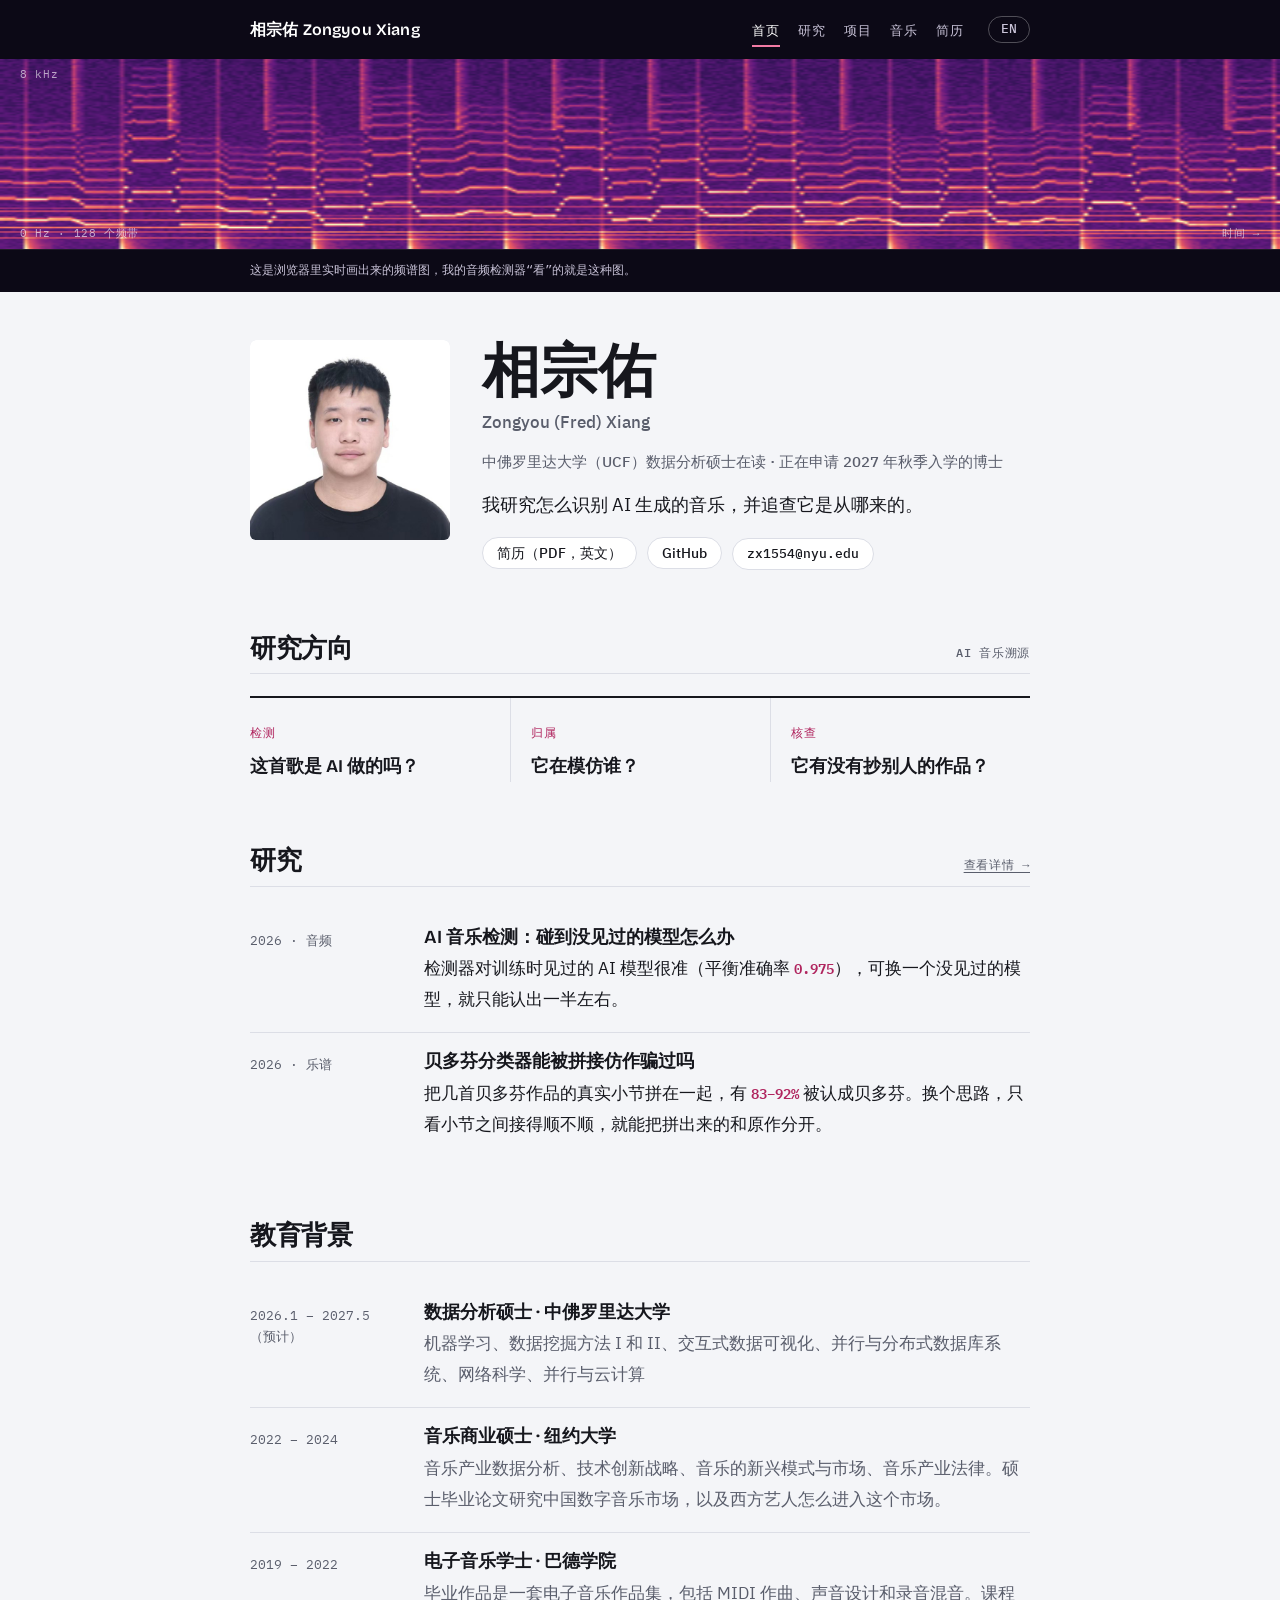
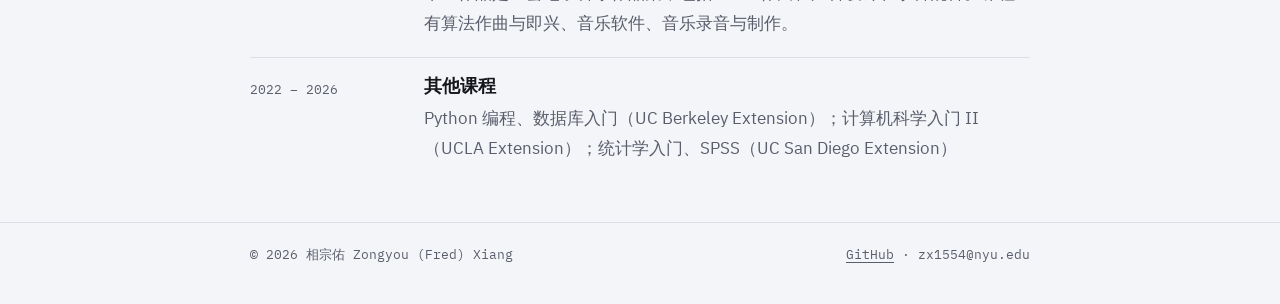
==== zh/index.html @ 9292cb85 "Add files via upload" ====
<!doctype html>
<html lang="zh-CN">
<head>
<meta charset="utf-8">
<meta name="viewport" content="width=device-width, initial-scale=1">
<title>相宗佑 Zongyou Xiang</title>
<meta name="description" content="相宗佑（Zongyou Xiang）：中佛罗里达大学数据分析硕士在读，研究如何检测 AI 生成的音乐、判断它在模仿谁、核查它是否抄袭已有作品。">
<link rel="alternate" hreflang="en" href="../index.html">
<link rel="preload" href="../assets/fonts/bricolage-grotesque-latin-opsz-normal.woff2" as="font" type="font/woff2" crossorigin>
<link rel="stylesheet" href="../assets/fonts.css?v=20261108e">
<link rel="stylesheet" href="../assets/site.css?v=20261108e">
</head>
<body>
<header class="topbar">
  <div class="wrap">
    <a class="brand" href="index.html">相宗佑 Zongyou Xiang</a>
    <nav aria-label="主导航"><ul class="nav">
      <li><a href="index.html" aria-current="page">首页</a></li>
      <li><a href="research.html">研究</a></li>
      <li><a href="projects.html">项目</a></li>
      <li><a href="music.html">音乐</a></li>
      <li><a href="cv.html">简历</a></li>
    </ul></nav>
    <a class="lang-switch" href="../index.html" hreflang="en" lang="en">EN</a>
  </div>
</header>
<div class="band" aria-hidden="true">
  <canvas class="spectro"></canvas>
  <span class="axis tl">8 kHz</span><span class="axis bl">0 Hz · 128 个频带</span><span class="axis br">时间 →</span>
</div>
<div class="band-caption"><div class="wrap">这是浏览器里实时画出来的频谱图，我的音频检测器“看”的就是这种图。</div></div>
<main class="wrap">

<section class="intro">
  <div class="portrait"><img src="../assets/photo.jpg" alt="相宗佑的照片" width="560" height="560"></div>
  <div class="stack">
    <h1>相宗佑<span class="name-en">Zongyou (Fred) Xiang</span></h1>
    <p class="role">中佛罗里达大学（UCF）数据分析硕士在读 · 正在申请 2027 年秋季入学的博士</p>
    <p class="lede">我研究怎么识别 AI 生成的音乐，并追查它是从哪来的。</p>
    <ul class="chips">
      <li><a href="../cv.pdf">简历（PDF，英文）</a></li>
      <li><a href="https://github.com/xiangzongyou">GitHub</a></li>
      <li><span class="mono">zx1554@nyu.edu</span></li>
    </ul>
  </div>
</section>

<section>
  <div class="section-head"><h2>研究方向</h2><span class="label">AI 音乐溯源</span></div>
  <div class="questions">
    <div class="q"><span class="label">检测</span><p>这首歌是 AI 做的吗？</p></div>
    <div class="q"><span class="label">归属</span><p>它在模仿谁？</p></div>
    <div class="q"><span class="label">核查</span><p>它有没有抄别人的作品？</p></div>
  </div>
</section>

<section>
  <div class="section-head"><h2>研究</h2><a class="label" href="research.html">查看详情 →</a></div>
  <div class="entry">
    <div class="when">2026 · 音频</div>
    <div>
      <h3><a href="research.html#unseen">AI 音乐检测：碰到没见过的模型怎么办</a></h3>
      <p>检测器对训练时见过的 AI 模型很准（平衡准确率 <span class="num">0.975</span>），可换一个没见过的模型，就只能认出一半左右。</p>
    </div>
  </div>
  <div class="entry">
    <div class="when">2026 · 乐谱</div>
    <div>
      <h3><a href="research.html#beethoven">贝多芬分类器能被拼接仿作骗过吗</a></h3>
      <p>把几首贝多芬作品的真实小节拼在一起，有 <span class="num">83–92%</span> 被认成贝多芬。换个思路，只看小节之间接得顺不顺，就能把拼出来的和原作分开。</p>
    </div>
  </div>
</section>


<section>
  <div class="section-head"><h2>教育背景</h2></div>
  <div class="entry"><div class="when">2026.1 – 2027.5<br>（预计）</div><div><h3>数据分析硕士 · 中佛罗里达大学</h3><p class="muted">机器学习、数据挖掘方法 I 和 II、交互式数据可视化、并行与分布式数据库系统、网络科学、并行与云计算</p></div></div>
  <div class="entry"><div class="when">2022 – 2024</div><div><h3>音乐商业硕士 · 纽约大学</h3><p class="muted">音乐产业数据分析、技术创新战略、音乐的新兴模式与市场、音乐产业法律。硕士毕业论文研究中国数字音乐市场，以及西方艺人怎么进入这个市场。</p></div></div>
  <div class="entry"><div class="when">2019 – 2022</div><div><h3>电子音乐学士 · 巴德学院</h3><p class="muted">毕业作品是一套电子音乐作品集，包括 MIDI 作曲、声音设计和录音混音。课程有算法作曲与即兴、音乐软件、音乐录音与制作。</p></div></div>
  <div class="entry"><div class="when">2022 – 2026</div><div><h3>其他课程</h3><p class="muted">Python 编程、数据库入门（UC Berkeley Extension）；计算机科学入门 II（UCLA Extension）；统计学入门、SPSS（UC San Diego Extension）</p></div></div>
</section>

</main>
<footer><div class="wrap"><span>© 2026 相宗佑 Zongyou (Fred) Xiang</span><span><a href="https://github.com/xiangzongyou">GitHub</a> · zx1554@nyu.edu</span></div></footer>
<script src="../assets/spectro.js?v=20261108e"></script>
<script src="../assets/media.js?v=20261108e"></script>
</body>
</html>
---- assets/fonts.css ----
/* Fonts are served from this site (no Google Fonts), so pages load the same everywhere.
   IBM Plex and Bricolage Grotesque are licensed under the SIL Open Font License (see fonts/). */
@font-face { font-family: "Bricolage Grotesque"; font-style: normal; font-display: swap; font-weight: 200 800;
  src: url("fonts/bricolage-grotesque-latin-opsz-normal.woff2") format("woff2-variations"), url("fonts/bricolage-grotesque-latin-opsz-normal.woff2") format("woff2"); }
@font-face { font-family: "IBM Plex Sans"; font-style: normal; font-weight: 400; font-display: swap; src: url("fonts/ibm-plex-sans-latin-400-normal.woff2") format("woff2"); }
@font-face { font-family: "IBM Plex Sans"; font-style: italic; font-weight: 400; font-display: swap; src: url("fonts/ibm-plex-sans-latin-400-italic.woff2") format("woff2"); }
@font-face { font-family: "IBM Plex Sans"; font-style: normal; font-weight: 500; font-display: swap; src: url("fonts/ibm-plex-sans-latin-500-normal.woff2") format("woff2"); }
@font-face { font-family: "IBM Plex Sans"; font-style: normal; font-weight: 600; font-display: swap; src: url("fonts/ibm-plex-sans-latin-600-normal.woff2") format("woff2"); }
@font-face { font-family: "IBM Plex Mono"; font-style: normal; font-weight: 400; font-display: swap; src: url("fonts/ibm-plex-mono-latin-400-normal.woff2") format("woff2"); }
@font-face { font-family: "IBM Plex Mono"; font-style: normal; font-weight: 500; font-display: swap; src: url("fonts/ibm-plex-mono-latin-500-normal.woff2") format("woff2"); }
@font-face { font-family: "IBM Plex Mono"; font-style: normal; font-weight: 600; font-display: swap; src: url("fonts/ibm-plex-mono-latin-600-normal.woff2") format("woff2"); }
---- assets/site.css ----
/* Layout concept: every page opens under a dark spectrogram band (the input a detector reads);
   content sits in one reading column with mono "margin labels" carrying units and dates. */
:root {
  --paper: #f4f5f8;
  --surface: #ffffff;
  --ink: #16171d;
  --muted: #5a5e6c;
  --line: #dcdee6;
  --accent: #b0245e;      /* magma crimson, taken from the spectrogram colormap */
  --accent-soft: #f7e6ed;
  --band: #0c0916;        /* spectrogram ground: dark in both themes on purpose */
  --band-text: #c9c3d8;
  --figure-bg: #ffffff;
  --display: "Bricolage Grotesque", "Avenir Next", "Segoe UI", sans-serif;
  --body: "IBM Plex Sans", "Segoe UI", system-ui, sans-serif;
  --mono: "IBM Plex Mono", ui-monospace, "SFMono-Regular", Menlo, Consolas, monospace;
  color-scheme: light;
}
@media (prefers-color-scheme: dark) {
  :root:not([data-theme="light"]) {
    --paper: #0f1016; --surface: #171923; --ink: #eceef3; --muted: #a2a6b6;
    --line: #2a2d3b; --accent: #f27ba4; --accent-soft: #2a1a24;
    --band: #07050e; --band-text: #b9b3c9; --figure-bg: #f4f5f8;
    color-scheme: dark;
  }
}
:root[data-theme="dark"] {
  --paper: #0f1016; --surface: #171923; --ink: #eceef3; --muted: #a2a6b6;
  --line: #2a2d3b; --accent: #f27ba4; --accent-soft: #2a1a24;
  --band: #07050e; --band-text: #b9b3c9; --figure-bg: #f4f5f8;
  color-scheme: dark;
}

* { box-sizing: border-box; }
html { -webkit-text-size-adjust: 100%; }
body {
  margin: 0; background: var(--paper); color: var(--ink);
  font: 400 17px/1.65 var(--body);
}
img { max-width: 100%; height: auto; display: block; }
a { color: var(--accent); text-underline-offset: 3px; text-decoration-thickness: 1px; }
a:hover { text-decoration-thickness: 2px; }
a:focus-visible, button:focus-visible { outline: 2px solid var(--accent); outline-offset: 3px; border-radius: 4px; }

.wrap {
  max-width: 820px; margin: 0 auto;
  padding-left: max(20px, env(safe-area-inset-left, 0px));
  padding-right: max(20px, env(safe-area-inset-right, 0px));
}

/* ---------- top bar ---------- */
.topbar { background: var(--band); color: var(--band-text); }
.topbar .wrap { display: flex; align-items: center; justify-content: space-between; gap: 12px 24px; flex-wrap: wrap; padding-block: 14px; }
.brand { font: 600 1rem/1.2 var(--display); color: #fff; text-decoration: none; letter-spacing: .01em; }
.nav { display: flex; flex-wrap: wrap; gap: 4px 18px; margin: 0; padding: 0; list-style: none; }
.nav a {
  color: var(--band-text); text-decoration: none; font: 500 .8rem/1 var(--mono);
  letter-spacing: .08em; text-transform: uppercase; padding: 6px 0; border-bottom: 2px solid transparent;
}
.nav a:hover { color: #fff; }
.nav a[aria-current="page"] { color: #fff; border-bottom-color: #f27ba4; }

/* ---------- spectrogram band ---------- */
.band { background: var(--band); position: relative; }
.band canvas { display: block; width: 100%; height: 190px; }
.band.slim canvas { height: 56px; }
.band .axis {
  position: absolute; font: 400 .68rem/1 var(--mono); color: rgba(255,255,255,.62);
  letter-spacing: .06em; pointer-events: none;
}
.axis.tl { top: 10px; left: max(20px, env(safe-area-inset-left, 0px)); }
.axis.bl { bottom: 10px; left: max(20px, env(safe-area-inset-left, 0px)); }
.axis.br { bottom: 10px; right: max(20px, env(safe-area-inset-right, 0px)); }
.band-caption {
  background: var(--band); color: var(--band-text); font: 400 .78rem/1.5 var(--mono);
  border-top: 1px solid rgba(255,255,255,.08);
}
.band-caption .wrap { padding-block: 10px 14px; }

/* ---------- type ---------- */
h1, h2, h3 { font-family: var(--display); font-weight: 600; line-height: 1.12; text-wrap: balance; margin: 0; }
h1 { font-size: clamp(2.3rem, 6vw, 3.6rem); letter-spacing: -.02em; font-weight: 700; }
h2 { font-size: 1.65rem; letter-spacing: -.01em; }
h3 { font-size: 1.3rem; }
p { margin: 0; }
.label {
  font: 500 .74rem/1.3 var(--mono); letter-spacing: .1em; text-transform: uppercase; color: var(--muted);
}
.lede { font-size: 1.12rem; color: var(--ink); }
.muted { color: var(--muted); }

main { padding-block: 48px 40px; }
.stack { display: flex; flex-direction: column; gap: 16px; }
section + section { margin-top: 64px; }
.section-head { display: flex; align-items: baseline; justify-content: space-between; gap: 12px; flex-wrap: wrap;
  border-bottom: 1px solid var(--line); padding-bottom: 10px; margin-bottom: 22px; }

/* ---------- home intro ---------- */
.intro { display: grid; grid-template-columns: 200px minmax(0, 1fr); gap: 32px; align-items: start; }
.portrait { width: 200px; aspect-ratio: 1; border-radius: 6px; overflow: hidden; background: var(--line); max-width: 100%; }
.portrait img { width: 100%; height: 100%; object-fit: cover; filter: saturate(.92); }
.role { font: 500 .95rem/1.5 var(--body); color: var(--muted); }
.chips { display: flex; flex-wrap: wrap; gap: 10px; margin: 0; padding: 0; list-style: none; }
.chips a, .chips span {
  display: inline-flex; align-items: center; gap: 8px; padding: 8px 14px; border-radius: 999px;
  border: 1px solid var(--line); background: var(--surface); color: var(--ink);
  font: 500 .88rem/1 var(--body); text-decoration: none;
}
.chips a:hover { border-color: var(--accent); color: var(--accent); }
.chips .mono { font-family: var(--mono); font-size: .82rem; }

/* three questions */
.questions { display: grid; grid-template-columns: repeat(3, minmax(0, 1fr)); gap: 0; border-top: 2px solid var(--ink); }
.q { padding: 18px 20px 4px 0; }
.q + .q { padding-left: 20px; border-left: 1px solid var(--line); }
.q .label { color: var(--accent); }
.q p { font: 600 1.12rem/1.3 var(--display); margin-top: 8px; }

/* entries (research teasers, education) */
.entry { display: grid; grid-template-columns: 150px minmax(0, 1fr); gap: 6px 24px; padding: 18px 0; border-bottom: 1px solid var(--line); }
.entry:last-child { border-bottom: 0; }
.entry .when { font: 400 .82rem/1.6 var(--mono); color: var(--muted); padding-top: 3px; }
.entry h3 { font-size: 1.15rem; margin-bottom: 6px; }
.entry h3 a { color: var(--ink); text-decoration: none; }
.entry h3 a:hover { color: var(--accent); }
.entry .num { font: 600 .9rem var(--mono); color: var(--accent); }

/* ---------- research articles ---------- */
.project { scroll-margin-top: 24px; }
.project + .project { margin-top: 80px; padding-top: 48px; border-top: 2px solid var(--ink); }
.project .meta { font: 400 .82rem/1.6 var(--mono); color: var(--muted); margin-top: 10px; }
.finding { font: 500 1.3rem/1.4 var(--display); margin-top: 18px; letter-spacing: -.005em; }
.stats { display: grid; grid-template-columns: repeat(3, minmax(0, 1fr)); gap: 0; margin-top: 26px; border-block: 1px solid var(--line); }
.stat { padding: 16px 16px 16px 0; }
.stat + .stat { padding-left: 16px; border-left: 1px solid var(--line); }
.stat b { display: block; font: 600 2rem/1 var(--mono); color: var(--accent); font-variant-numeric: tabular-nums; letter-spacing: -.02em; }
.stat span { display: block; margin-top: 8px; font-size: .9rem; color: var(--muted); line-height: 1.45; }
figure { margin: 30px 0 0; }
figure .frame { background: var(--figure-bg); border: 1px solid var(--line); border-radius: 6px; padding: 12px; overflow-x: auto; }
figcaption { font: 400 .82rem/1.55 var(--mono); color: var(--muted); margin-top: 10px; }
.points { margin: 26px 0 0; padding: 0; list-style: none; display: flex; flex-direction: column; gap: 14px; }
.points li { padding-left: 22px; position: relative; }
.points li::before { content: ""; position: absolute; left: 0; top: .62em; width: 10px; height: 2px; background: var(--accent); }
.points b { font-weight: 600; }
.repo-links { display: flex; flex-wrap: wrap; gap: 10px 22px; margin-top: 26px; font: 500 .92rem/1.4 var(--body); }
.note { font-size: .9rem; color: var(--muted); margin-top: 20px; }

/* svg chart */
.chart svg { width: 100%; min-width: 520px; height: auto; display: block; }
.chart .frame { background: var(--surface); }
.chart text { font-family: var(--mono); fill: var(--ink); }
.chart .tick { fill: var(--muted); font-size: 11px; }
.chart .grid { stroke: var(--line); stroke-width: 1; }
.chart .bar { fill: var(--muted); opacity: .45; }
.chart .bar.real { fill: var(--ink); opacity: .85; }
.chart .bar.fake { fill: var(--accent); opacity: 1; }

/* ---------- music ---------- */
.tracks { border-top: 2px solid var(--ink); }
.track { display: grid; grid-template-columns: 56px minmax(0, 1fr) auto; gap: 4px 18px; align-items: baseline; padding: 18px 0; border-bottom: 1px solid var(--line); }
.track .no { font: 500 .85rem var(--mono); color: var(--muted); }
.track h3 { font-size: 1.15rem; }
.track .yr { font: 400 .85rem var(--mono); color: var(--muted); }
.track p { grid-column: 2 / -1; color: var(--muted); font-size: .95rem; }
.empty { border: 1px dashed var(--line); border-radius: 6px; padding: 28px; text-align: center; color: var(--muted); background: var(--surface); }

/* ---------- cv ---------- */
.cv-actions { display: flex; flex-wrap: wrap; gap: 12px; }
.button {
  display: inline-flex; align-items: center; gap: 8px; padding: 11px 18px; border-radius: 6px;
  background: var(--ink); color: var(--paper); font: 600 .92rem/1 var(--body); text-decoration: none;
}
.button:hover { background: var(--accent); color: #fff; }
.button.ghost { background: transparent; color: var(--ink); border: 1px solid var(--line); }
.button.ghost:hover { border-color: var(--accent); color: var(--accent); background: transparent; }
.cv-entry { display: grid; grid-template-columns: 150px minmax(0, 1fr); gap: 4px 24px; padding: 14px 0; border-bottom: 1px solid var(--line); }
.cv-entry:last-child { border-bottom: 0; }
.cv-entry .when { font: 400 .82rem/1.6 var(--mono); color: var(--muted); padding-top: 3px; }
.cv-entry h3 { font-size: 1.08rem; font-family: var(--body); font-weight: 600; }
.cv-entry p { color: var(--muted); font-size: .95rem; }

/* ---------- footer ---------- */
footer { border-top: 1px solid var(--line); }
footer .wrap { padding-block: 22px 40px; display: flex; justify-content: space-between; flex-wrap: wrap; gap: 8px 20px;
  font: 400 .8rem/1.5 var(--mono); color: var(--muted); }
footer a { color: var(--muted); }

/* ---------- small screens ---------- */
@media (max-width: 640px) {
  body { font-size: 16px; }
  main { padding-block: 32px 28px; }
  .intro { grid-template-columns: 1fr; gap: 22px; }
  .portrait { width: 132px; }
  .questions { grid-template-columns: 1fr; }
  .q, .q + .q { padding: 14px 0; border-left: 0; }
  .q + .q { border-top: 1px solid var(--line); }
  .entry, .cv-entry { grid-template-columns: 1fr; gap: 2px; }
  .stats { grid-template-columns: 1fr; }
  .stat, .stat + .stat { padding: 14px 0; border-left: 0; }
  .stat + .stat { border-top: 1px solid var(--line); }
  .band canvas { height: 140px; }
  .track { grid-template-columns: 40px minmax(0, 1fr); }
  .track .yr { grid-column: 2; }
}
@media (prefers-reduced-motion: reduce) { * { scroll-behavior: auto !important; } }

/* ---------- music works ---------- */
.work { display: grid; grid-template-columns: minmax(0, 1.4fr) minmax(0, 1fr); gap: 24px; align-items: start; }
.video { position: relative; aspect-ratio: 16 / 9; max-width: 100%; background: var(--band); border-radius: 6px; overflow: hidden; }
.video iframe, .video-play, .video-play img { position: absolute; inset: 0; width: 100%; height: 100%; border: 0; }
.video-play { padding: 0; cursor: pointer; background: var(--band); }
.video-play img { object-fit: cover; opacity: .9; transition: opacity .2s; }
.video-play:hover img { opacity: 1; }
.play-icon { position: absolute; left: 50%; top: 50%; width: 68px; height: 48px; transform: translate(-50%, -50%);
  background: var(--accent); border-radius: 12px; }
.play-icon::after { content: ""; position: absolute; left: 27px; top: 14px; border-style: solid; border-width: 10px 0 10px 17px;
  border-color: transparent transparent transparent #fff; }
.work-text { display: flex; flex-direction: column; gap: 8px; }
.role-tag { font: 500 .74rem/1.3 var(--mono); letter-spacing: .1em; text-transform: uppercase; color: var(--accent); }
@media (max-width: 640px) { .work { grid-template-columns: 1fr; gap: 14px; } }

/* ---------- audio players ---------- */
.player { display: grid; grid-template-columns: 52px minmax(0, 1fr); gap: 16px; align-items: center; padding: 18px 0; border-bottom: 1px solid var(--line); }
.pp { width: 52px; height: 52px; border-radius: 50%; border: 1px solid var(--line); background: var(--surface); cursor: pointer; display: grid; place-items: center; padding: 0; }
.pp:hover { border-color: var(--accent); }
.pp-icon { width: 0; height: 0; border-style: solid; border-width: 9px 0 9px 15px; border-color: transparent transparent transparent var(--ink); margin-left: 4px; }
.player.playing .pp { background: var(--accent); border-color: var(--accent); }
.player.playing .pp-icon { width: 14px; height: 18px; border: 0; margin: 0; border-left: 4px solid #fff; border-right: 4px solid #fff; }
.player-main { min-width: 0; display: flex; flex-direction: column; gap: 6px; }
.player-head { display: flex; align-items: baseline; justify-content: space-between; gap: 12px; }
.player-head h3 { font-size: 1.12rem; }
.player-head .en { font-family: var(--body); font-weight: 400; color: var(--muted); font-size: .95rem; margin-left: 6px; }
.player-head .yr { font: 400 .82rem var(--mono); color: var(--muted); white-space: nowrap; }
.wave { height: 40px; cursor: pointer; position: relative; border-radius: 3px; }
.wave canvas { width: 100%; height: 100%; display: block; }
.wave:focus-visible { outline: 2px solid var(--accent); outline-offset: 3px; }
.times { display: flex; justify-content: space-between; font: 400 .74rem var(--mono); color: var(--muted); font-variant-numeric: tabular-nums; }
@media (max-width: 640px) { .player { grid-template-columns: 44px minmax(0, 1fr); gap: 12px; } .pp { width: 44px; height: 44px; } .player-head .en { display: block; margin-left: 0; } }

/* ---------- language switch + Chinese pages ---------- */
.lang-switch { order: 3; color: var(--band-text); text-decoration: none; font: 500 .8rem/1 var(--mono);
  border: 1px solid rgba(255,255,255,.28); border-radius: 999px; padding: 6px 12px; }
.lang-switch:hover { color: #fff; border-color: #f27ba4; }
.topbar nav { order: 2; margin-left: auto; }
@media (max-width: 640px) {
  .lang-switch { order: 2; margin-left: auto; }
  .topbar nav { order: 3; width: 100%; margin-left: 0; }
}
html[lang="zh-CN"] {
  --display: "Bricolage Grotesque", "PingFang SC", "Hiragino Sans GB", "Microsoft YaHei", "Noto Sans SC", sans-serif;
  --body: "IBM Plex Sans", "PingFang SC", "Hiragino Sans GB", "Microsoft YaHei", "Noto Sans SC", system-ui, sans-serif;
  --mono: "IBM Plex Mono", "PingFang SC", "Microsoft YaHei", ui-monospace, Menlo, Consolas, monospace;
}
html[lang="zh-CN"] body { line-height: 1.8; }
html[lang="zh-CN"] h1 { letter-spacing: 0; }
html[lang="zh-CN"] .label, html[lang="zh-CN"] .role-tag { letter-spacing: .06em; }
.name-en { display: block; font: 500 1.05rem/1.4 var(--body); color: var(--muted); margin-top: 6px; letter-spacing: 0; }

/* Without the script, each track falls back to the browser's own audio controls. */
.player .native { width: 100%; height: 40px; }
.player:not(.enhanced) .pp, .player:not(.enhanced) .wave, .player:not(.enhanced) .times { display: none; }
.player:not(.enhanced) { grid-template-columns: minmax(0, 1fr); }
.player.enhanced .native { display: none; }
.zh-sub { font-family: var(--body); font-weight: 400; color: var(--muted); font-size: .95rem; margin-left: 6px; }
@media (max-width: 640px) { .player-head .zh-sub { display: block; margin-left: 0; } }

/* home: degrees as a short list */
.degrees { list-style: none; margin: 0; padding: 0; display: flex; flex-direction: column; gap: 6px; }
.degrees li { display: flex; justify-content: space-between; align-items: baseline; gap: 16px; padding-left: 20px; position: relative; }
.degrees li::before { content: ""; position: absolute; left: 0; top: .78em; width: 10px; height: 2px; background: var(--accent); }
.degrees .deg { min-width: 0; }
.degrees b { font-weight: 600; }
.degrees .yrs { font: 400 .82rem var(--mono); color: var(--muted); white-space: nowrap; }
@media (max-width: 640px) { .degrees li { flex-direction: column; gap: 0; } }
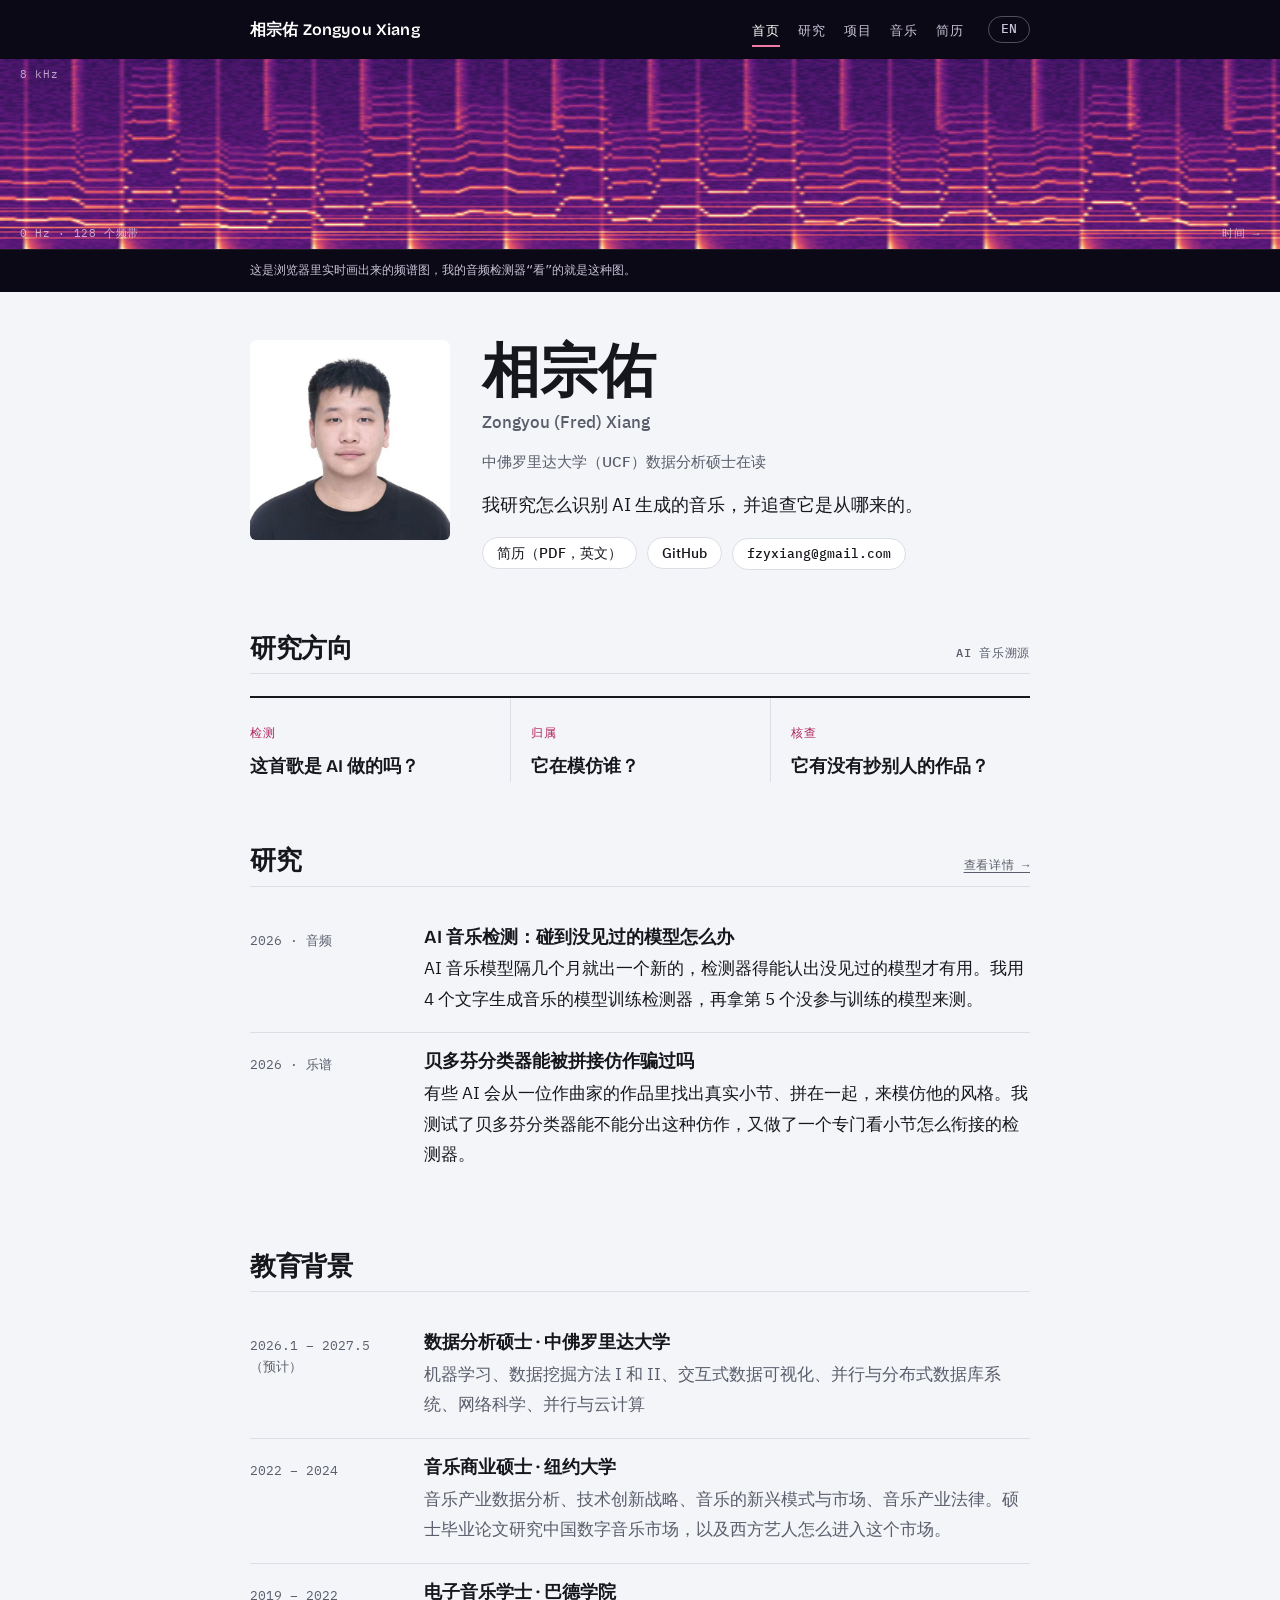
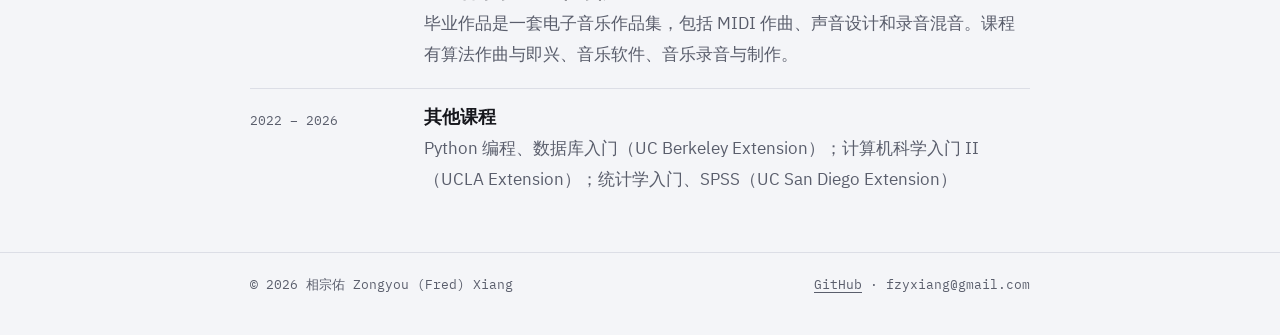
==== commit 3871cf55: "Add files via upload" ====
--- a/zh/index.html
+++ b/zh/index.html
@@ -7,8 +7,8 @@
 <meta name="description" content="相宗佑（Zongyou Xiang）：中佛罗里达大学数据分析硕士在读，研究如何检测 AI 生成的音乐、判断它在模仿谁、核查它是否抄袭已有作品。">
 <link rel="alternate" hreflang="en" href="../index.html">
 <link rel="preload" href="../assets/fonts/bricolage-grotesque-latin-opsz-normal.woff2" as="font" type="font/woff2" crossorigin>
-<link rel="stylesheet" href="../assets/fonts.css?v=20261108e">
-<link rel="stylesheet" href="../assets/site.css?v=20261108e">
+<link rel="stylesheet" href="../assets/fonts.css?v=20261108f">
+<link rel="stylesheet" href="../assets/site.css?v=20261108f">
 </head>
 <body>
 <header class="topbar">
@@ -35,12 +35,12 @@
   <div class="portrait"><img src="../assets/photo.jpg" alt="相宗佑的照片" width="560" height="560"></div>
   <div class="stack">
     <h1>相宗佑<span class="name-en">Zongyou (Fred) Xiang</span></h1>
-    <p class="role">中佛罗里达大学（UCF）数据分析硕士在读 · 正在申请 2027 年秋季入学的博士</p>
+    <p class="role">中佛罗里达大学（UCF）数据分析硕士在读</p>
     <p class="lede">我研究怎么识别 AI 生成的音乐，并追查它是从哪来的。</p>
     <ul class="chips">
       <li><a href="../cv.pdf">简历（PDF，英文）</a></li>
       <li><a href="https://github.com/xiangzongyou">GitHub</a></li>
-      <li><span class="mono">zx1554@nyu.edu</span></li>
+      <li><span class="mono">fzyxiang@gmail.com</span></li>
     </ul>
   </div>
 </section>
@@ -60,14 +60,14 @@
     <div class="when">2026 · 音频</div>
     <div>
       <h3><a href="research.html#unseen">AI 音乐检测：碰到没见过的模型怎么办</a></h3>
-      <p>检测器对训练时见过的 AI 模型很准（平衡准确率 <span class="num">0.975</span>），可换一个没见过的模型，就只能认出一半左右。</p>
+      <p>AI 音乐模型隔几个月就出一个新的，检测器得能认出没见过的模型才有用。我用 4 个文字生成音乐的模型训练检测器，再拿第 5 个没参与训练的模型来测。</p>
     </div>
   </div>
   <div class="entry">
     <div class="when">2026 · 乐谱</div>
     <div>
       <h3><a href="research.html#beethoven">贝多芬分类器能被拼接仿作骗过吗</a></h3>
-      <p>把几首贝多芬作品的真实小节拼在一起，有 <span class="num">83–92%</span> 被认成贝多芬。换个思路，只看小节之间接得顺不顺，就能把拼出来的和原作分开。</p>
+      <p>有些 AI 会从一位作曲家的作品里找出真实小节、拼在一起，来模仿他的风格。我测试了贝多芬分类器能不能分出这种仿作，又做了一个专门看小节怎么衔接的检测器。</p>
     </div>
   </div>
 </section>
@@ -82,8 +82,8 @@
 </section>
 
 </main>
-<footer><div class="wrap"><span>© 2026 相宗佑 Zongyou (Fred) Xiang</span><span><a href="https://github.com/xiangzongyou">GitHub</a> · zx1554@nyu.edu</span></div></footer>
-<script src="../assets/spectro.js?v=20261108e"></script>
-<script src="../assets/media.js?v=20261108e"></script>
+<footer><div class="wrap"><span>© 2026 相宗佑 Zongyou (Fred) Xiang</span><span><a href="https://github.com/xiangzongyou">GitHub</a> · fzyxiang@gmail.com</span></div></footer>
+<script src="../assets/spectro.js?v=20261108f"></script>
+<script src="../assets/media.js?v=20261108f"></script>
 </body>
 </html>
--- a/assets/site.css
+++ b/assets/site.css
@@ -272,3 +272,4 @@
 .degrees b { font-weight: 600; }
 .degrees .yrs { font: 400 .82rem var(--mono); color: var(--muted); white-space: nowrap; }
 @media (max-width: 640px) { .degrees li { flex-direction: column; gap: 0; } }
+.study-intro { margin-top: 18px; }
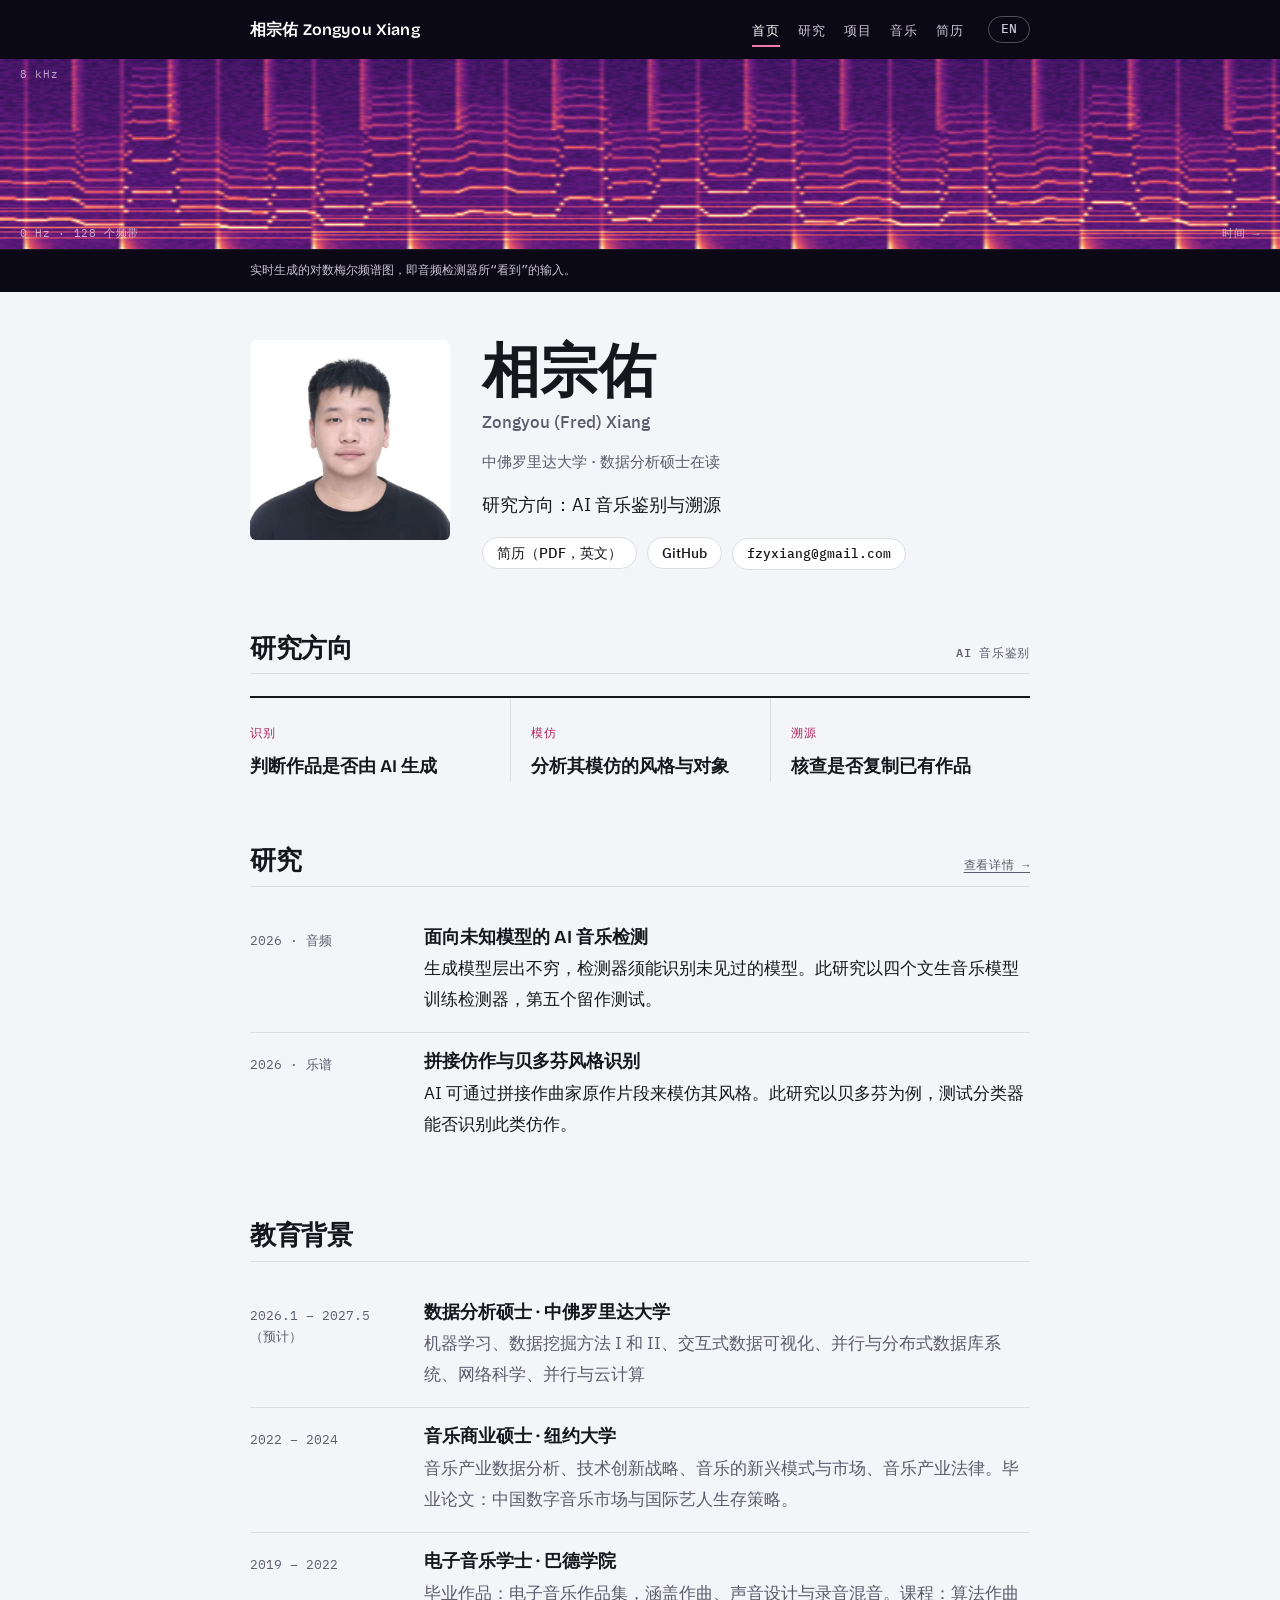
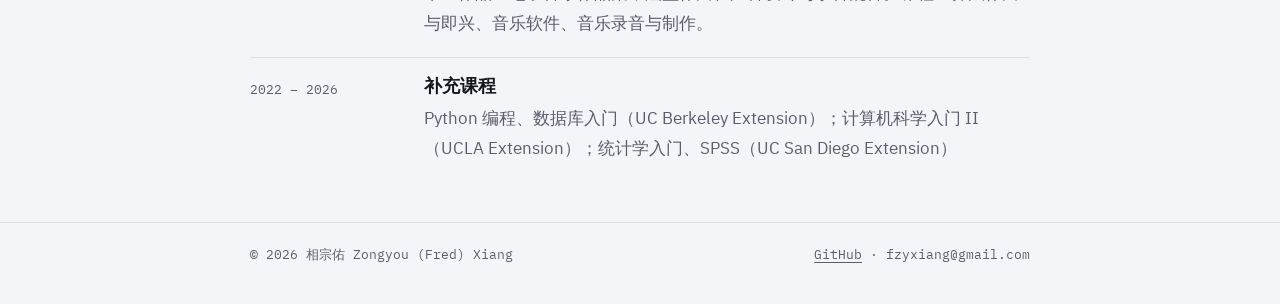
==== commit 52ceda88: "Add files via upload" ====
--- a/zh/index.html
+++ b/zh/index.html
@@ -28,15 +28,15 @@
   <canvas class="spectro"></canvas>
   <span class="axis tl">8 kHz</span><span class="axis bl">0 Hz · 128 个频带</span><span class="axis br">时间 →</span>
 </div>
-<div class="band-caption"><div class="wrap">这是浏览器里实时画出来的频谱图，我的音频检测器“看”的就是这种图。</div></div>
+<div class="band-caption"><div class="wrap">实时生成的对数梅尔频谱图，即音频检测器所“看到”的输入。</div></div>
 <main class="wrap">
 
 <section class="intro">
   <div class="portrait"><img src="../assets/photo.jpg" alt="相宗佑的照片" width="560" height="560"></div>
   <div class="stack">
     <h1>相宗佑<span class="name-en">Zongyou (Fred) Xiang</span></h1>
-    <p class="role">中佛罗里达大学（UCF）数据分析硕士在读</p>
-    <p class="lede">我研究怎么识别 AI 生成的音乐，并追查它是从哪来的。</p>
+    <p class="role">中佛罗里达大学 · 数据分析硕士在读</p>
+    <p class="lede">研究方向：AI 音乐鉴别与溯源</p>
     <ul class="chips">
       <li><a href="../cv.pdf">简历（PDF，英文）</a></li>
       <li><a href="https://github.com/xiangzongyou">GitHub</a></li>
@@ -46,11 +46,11 @@
 </section>
 
 <section>
-  <div class="section-head"><h2>研究方向</h2><span class="label">AI 音乐溯源</span></div>
+  <div class="section-head"><h2>研究方向</h2><span class="label">AI 音乐鉴别</span></div>
   <div class="questions">
-    <div class="q"><span class="label">检测</span><p>这首歌是 AI 做的吗？</p></div>
-    <div class="q"><span class="label">归属</span><p>它在模仿谁？</p></div>
-    <div class="q"><span class="label">核查</span><p>它有没有抄别人的作品？</p></div>
+    <div class="q"><span class="label">识别</span><p>判断作品是否由 AI 生成</p></div>
+    <div class="q"><span class="label">模仿</span><p>分析其模仿的风格与对象</p></div>
+    <div class="q"><span class="label">溯源</span><p>核查是否复制已有作品</p></div>
   </div>
 </section>
 
@@ -59,15 +59,15 @@
   <div class="entry">
     <div class="when">2026 · 音频</div>
     <div>
-      <h3><a href="research.html#unseen">AI 音乐检测：碰到没见过的模型怎么办</a></h3>
-      <p>AI 音乐模型隔几个月就出一个新的，检测器得能认出没见过的模型才有用。我用 4 个文字生成音乐的模型训练检测器，再拿第 5 个没参与训练的模型来测。</p>
+      <h3><a href="research.html#unseen">面向未知模型的 AI 音乐检测</a></h3>
+      <p>生成模型层出不穷，检测器须能识别未见过的模型。此研究以四个文生音乐模型训练检测器，第五个留作测试。</p>
     </div>
   </div>
   <div class="entry">
     <div class="when">2026 · 乐谱</div>
     <div>
-      <h3><a href="research.html#beethoven">贝多芬分类器能被拼接仿作骗过吗</a></h3>
-      <p>有些 AI 会从一位作曲家的作品里找出真实小节、拼在一起，来模仿他的风格。我测试了贝多芬分类器能不能分出这种仿作，又做了一个专门看小节怎么衔接的检测器。</p>
+      <h3><a href="research.html#beethoven">拼接仿作与贝多芬风格识别</a></h3>
+      <p>AI 可通过拼接作曲家原作片段来模仿其风格。此研究以贝多芬为例，测试分类器能否识别此类仿作。</p>
     </div>
   </div>
 </section>
@@ -76,9 +76,9 @@
 <section>
   <div class="section-head"><h2>教育背景</h2></div>
   <div class="entry"><div class="when">2026.1 – 2027.5<br>（预计）</div><div><h3>数据分析硕士 · 中佛罗里达大学</h3><p class="muted">机器学习、数据挖掘方法 I 和 II、交互式数据可视化、并行与分布式数据库系统、网络科学、并行与云计算</p></div></div>
-  <div class="entry"><div class="when">2022 – 2024</div><div><h3>音乐商业硕士 · 纽约大学</h3><p class="muted">音乐产业数据分析、技术创新战略、音乐的新兴模式与市场、音乐产业法律。硕士毕业论文研究中国数字音乐市场，以及西方艺人怎么进入这个市场。</p></div></div>
-  <div class="entry"><div class="when">2019 – 2022</div><div><h3>电子音乐学士 · 巴德学院</h3><p class="muted">毕业作品是一套电子音乐作品集，包括 MIDI 作曲、声音设计和录音混音。课程有算法作曲与即兴、音乐软件、音乐录音与制作。</p></div></div>
-  <div class="entry"><div class="when">2022 – 2026</div><div><h3>其他课程</h3><p class="muted">Python 编程、数据库入门（UC Berkeley Extension）；计算机科学入门 II（UCLA Extension）；统计学入门、SPSS（UC San Diego Extension）</p></div></div>
+  <div class="entry"><div class="when">2022 – 2024</div><div><h3>音乐商业硕士 · 纽约大学</h3><p class="muted">音乐产业数据分析、技术创新战略、音乐的新兴模式与市场、音乐产业法律。毕业论文：中国数字音乐市场与国际艺人生存策略。</p></div></div>
+  <div class="entry"><div class="when">2019 – 2022</div><div><h3>电子音乐学士 · 巴德学院</h3><p class="muted">毕业作品：电子音乐作品集，涵盖作曲、声音设计与录音混音。课程：算法作曲与即兴、音乐软件、音乐录音与制作。</p></div></div>
+  <div class="entry"><div class="when">2022 – 2026</div><div><h3>补充课程</h3><p class="muted">Python 编程、数据库入门（UC Berkeley Extension）；计算机科学入门 II（UCLA Extension）；统计学入门、SPSS（UC San Diego Extension）</p></div></div>
 </section>
 
 </main>
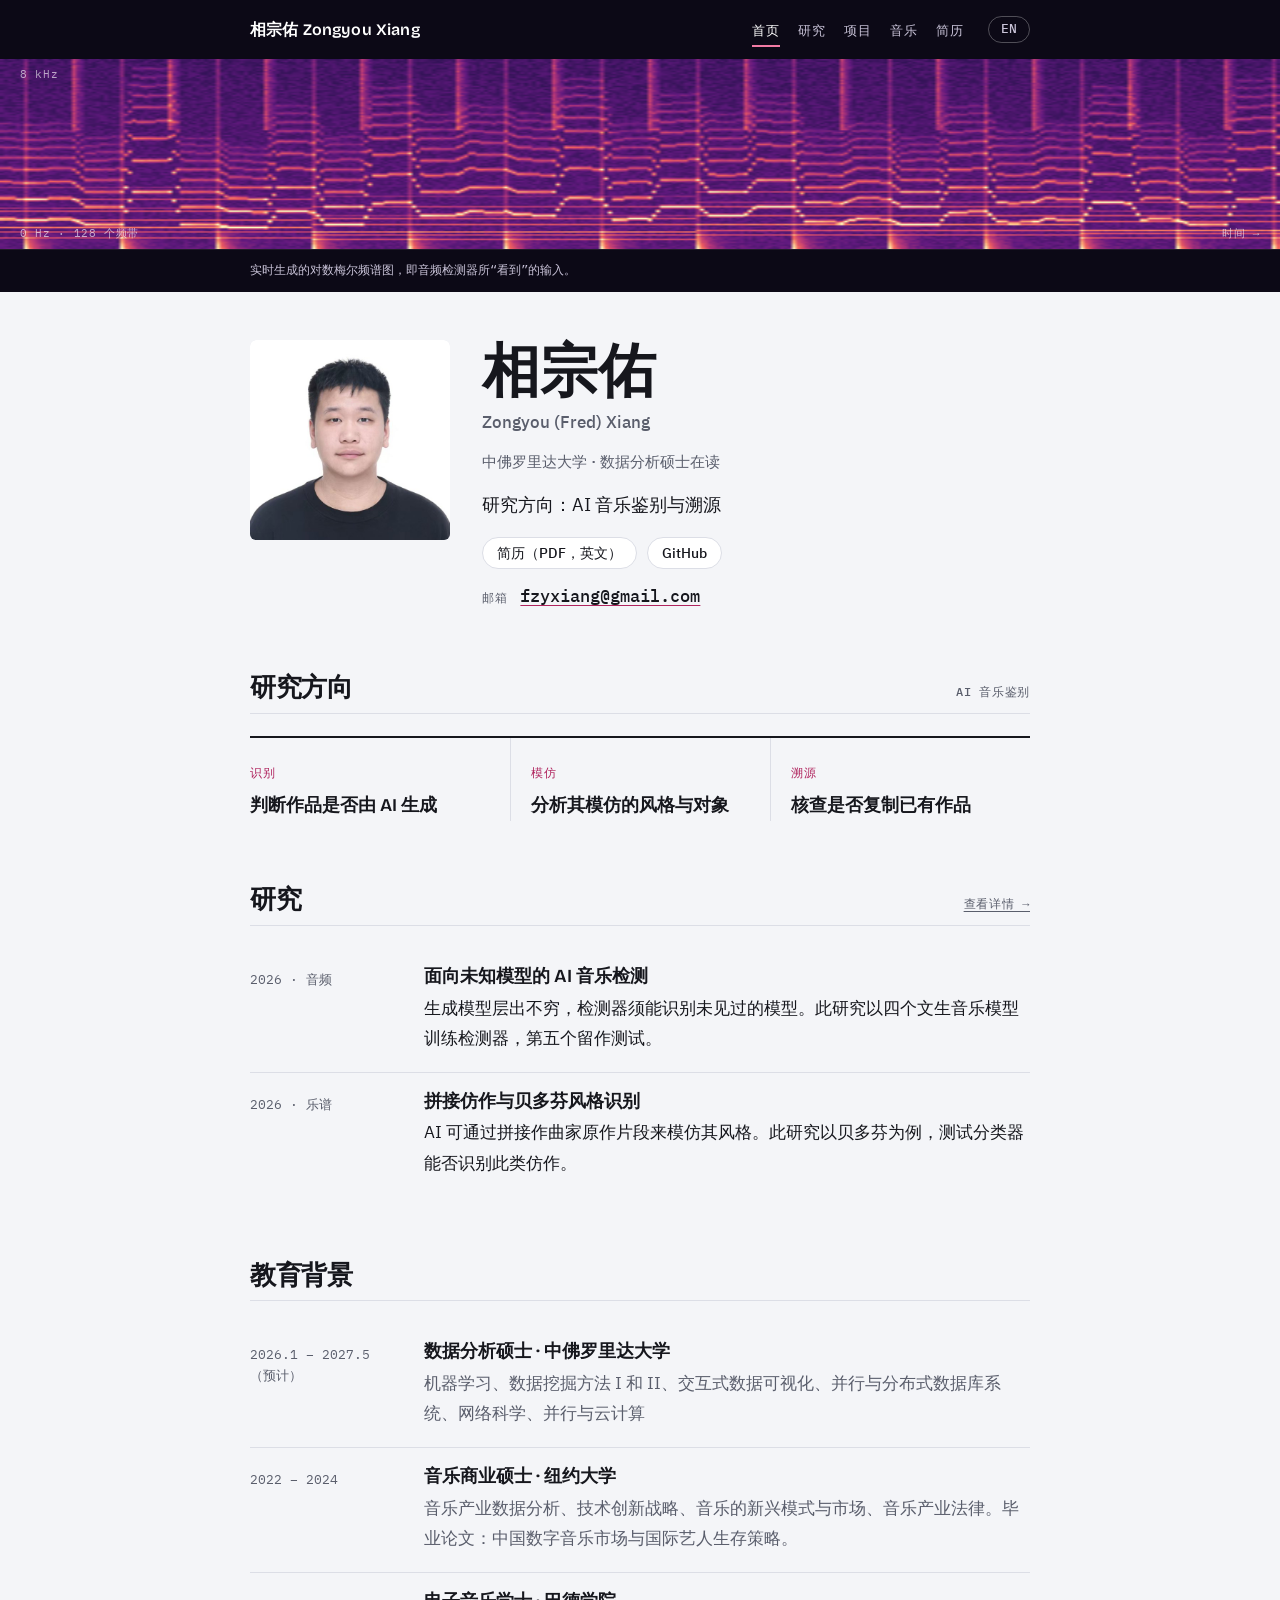
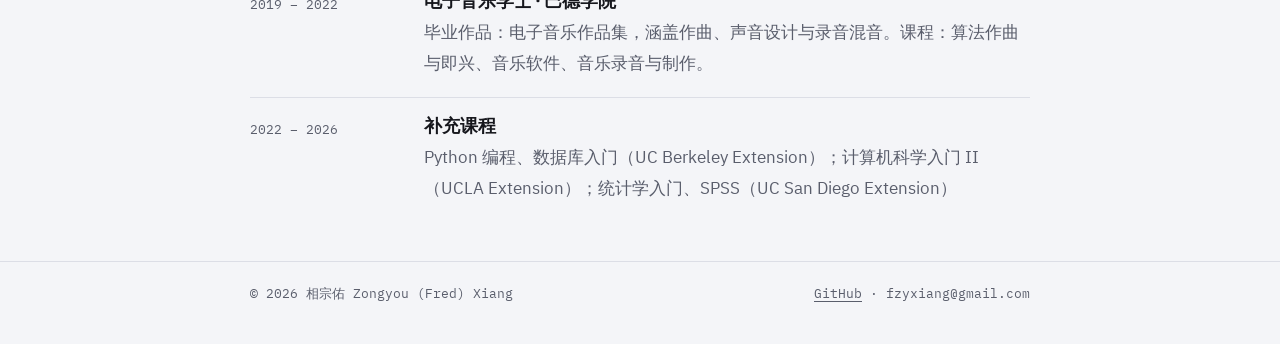
==== commit c2d283a5: "Add files via upload" ====
--- a/zh/index.html
+++ b/zh/index.html
@@ -7,8 +7,8 @@
 <meta name="description" content="相宗佑（Zongyou Xiang）：中佛罗里达大学数据分析硕士在读，研究如何检测 AI 生成的音乐、判断它在模仿谁、核查它是否抄袭已有作品。">
 <link rel="alternate" hreflang="en" href="../index.html">
 <link rel="preload" href="../assets/fonts/bricolage-grotesque-latin-opsz-normal.woff2" as="font" type="font/woff2" crossorigin>
-<link rel="stylesheet" href="../assets/fonts.css?v=20261108f">
-<link rel="stylesheet" href="../assets/site.css?v=20261108f">
+<link rel="stylesheet" href="../assets/fonts.css?v=20261108g">
+<link rel="stylesheet" href="../assets/site.css?v=20261108g">
 </head>
 <body>
 <header class="topbar">
@@ -40,8 +40,8 @@
     <ul class="chips">
       <li><a href="../cv.pdf">简历（PDF，英文）</a></li>
       <li><a href="https://github.com/xiangzongyou">GitHub</a></li>
-      <li><span class="mono">fzyxiang@gmail.com</span></li>
     </ul>
+    <p class="email-line"><span class="email-label">邮箱</span><a href="mailto:fzyxiang@gmail.com">fzyxiang@gmail.com</a></p>
   </div>
 </section>
 
@@ -83,7 +83,7 @@
 
 </main>
 <footer><div class="wrap"><span>© 2026 相宗佑 Zongyou (Fred) Xiang</span><span><a href="https://github.com/xiangzongyou">GitHub</a> · fzyxiang@gmail.com</span></div></footer>
-<script src="../assets/spectro.js?v=20261108f"></script>
-<script src="../assets/media.js?v=20261108f"></script>
+<script src="../assets/spectro.js?v=20261108g"></script>
+<script src="../assets/media.js?v=20261108g"></script>
 </body>
 </html>
--- a/assets/site.css
+++ b/assets/site.css
@@ -273,3 +273,9 @@
 .degrees .yrs { font: 400 .82rem var(--mono); color: var(--muted); white-space: nowrap; }
 @media (max-width: 640px) { .degrees li { flex-direction: column; gap: 0; } }
 .study-intro { margin-top: 18px; }
+
+/* home: email on its own line */
+.email-line { display: flex; flex-wrap: wrap; align-items: baseline; gap: 4px 12px; font: 500 1.05rem/1.4 var(--mono); }
+.email-line .email-label { font: 500 .74rem/1 var(--mono); letter-spacing: .1em; text-transform: uppercase; color: var(--muted); }
+.email-line a { color: var(--ink); text-decoration-color: var(--accent); }
+.email-line a:hover { color: var(--accent); }
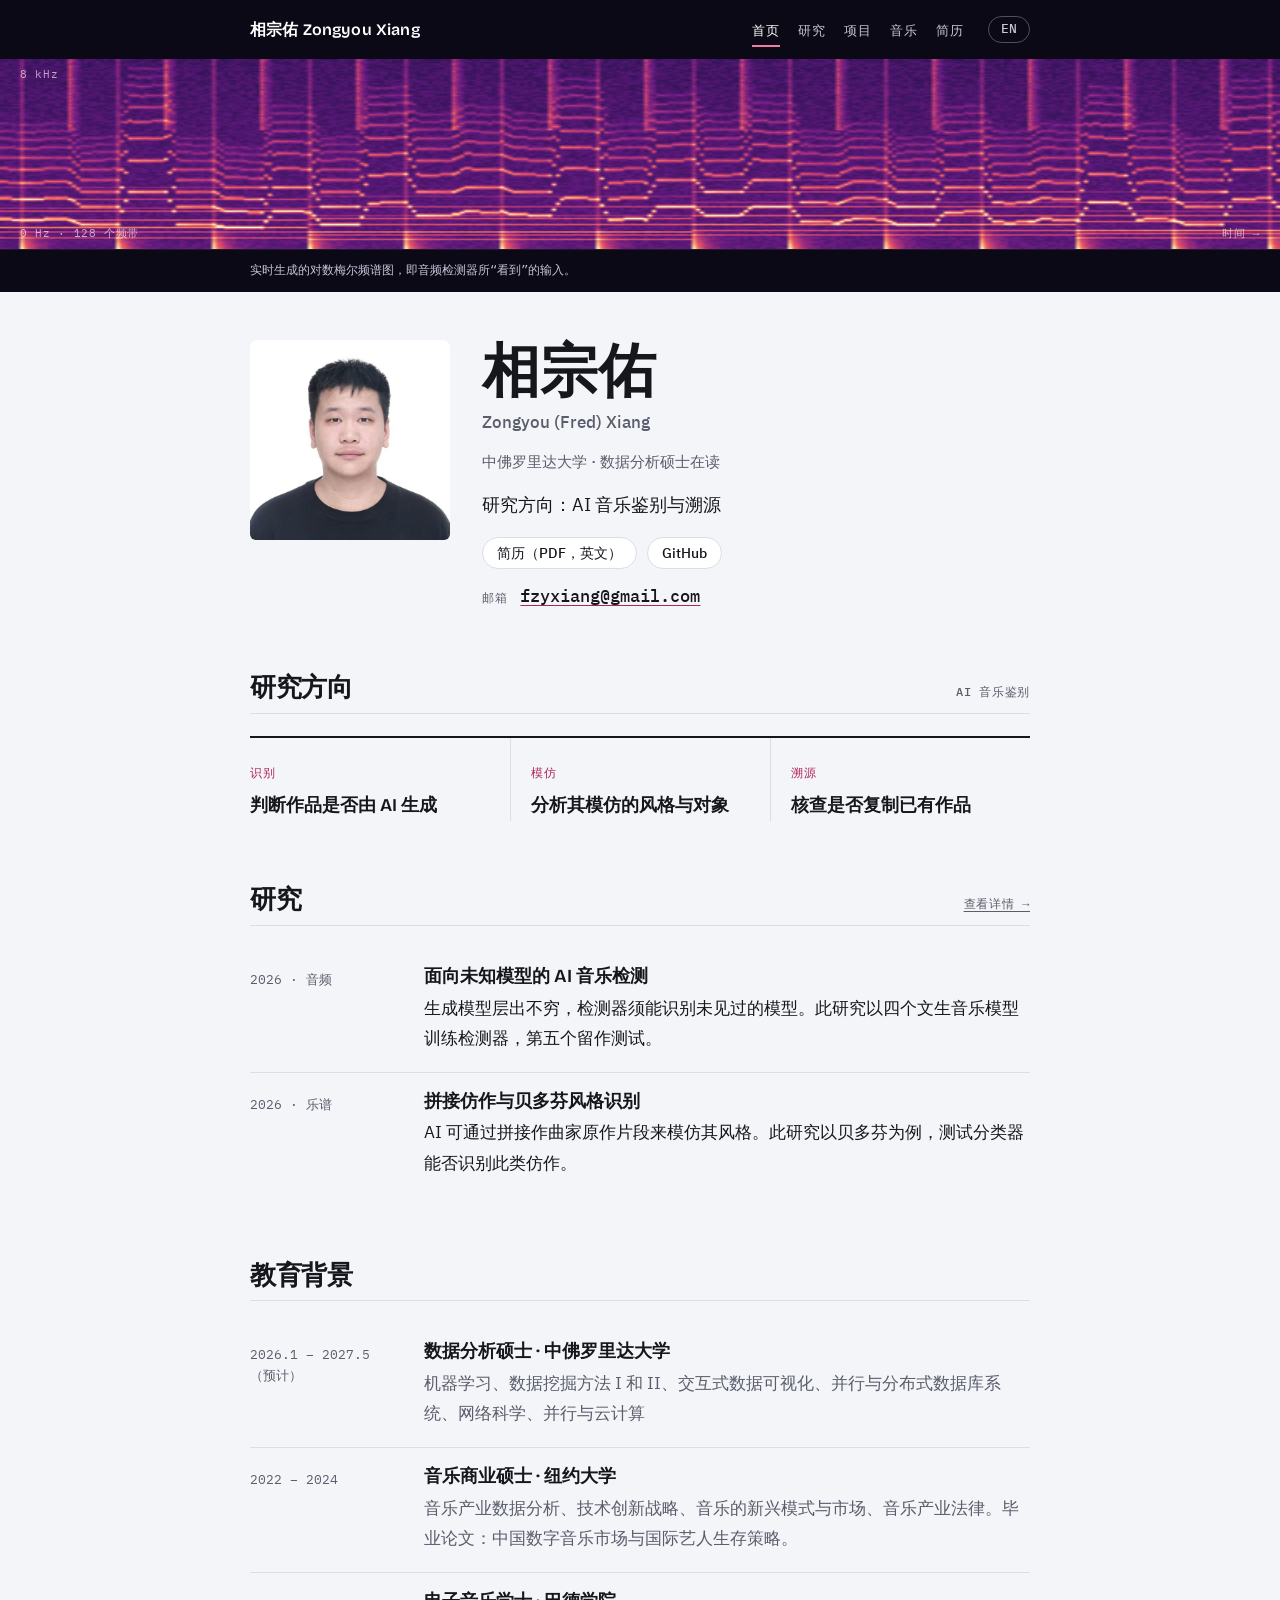
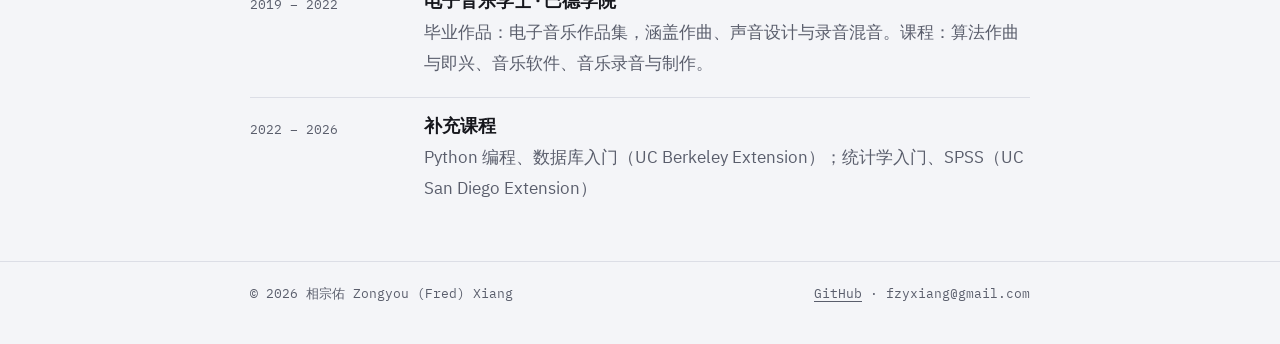
==== commit 1cd98c49: "Add files via upload" ====
--- a/zh/index.html
+++ b/zh/index.html
@@ -78,7 +78,7 @@
   <div class="entry"><div class="when">2026.1 – 2027.5<br>（预计）</div><div><h3>数据分析硕士 · 中佛罗里达大学</h3><p class="muted">机器学习、数据挖掘方法 I 和 II、交互式数据可视化、并行与分布式数据库系统、网络科学、并行与云计算</p></div></div>
   <div class="entry"><div class="when">2022 – 2024</div><div><h3>音乐商业硕士 · 纽约大学</h3><p class="muted">音乐产业数据分析、技术创新战略、音乐的新兴模式与市场、音乐产业法律。毕业论文：中国数字音乐市场与国际艺人生存策略。</p></div></div>
   <div class="entry"><div class="when">2019 – 2022</div><div><h3>电子音乐学士 · 巴德学院</h3><p class="muted">毕业作品：电子音乐作品集，涵盖作曲、声音设计与录音混音。课程：算法作曲与即兴、音乐软件、音乐录音与制作。</p></div></div>
-  <div class="entry"><div class="when">2022 – 2026</div><div><h3>补充课程</h3><p class="muted">Python 编程、数据库入门（UC Berkeley Extension）；计算机科学入门 II（UCLA Extension）；统计学入门、SPSS（UC San Diego Extension）</p></div></div>
+  <div class="entry"><div class="when">2022 – 2026</div><div><h3>补充课程</h3><p class="muted">Python 编程、数据库入门（UC Berkeley Extension）；统计学入门、SPSS（UC San Diego Extension）</p></div></div>
 </section>
 
 </main>
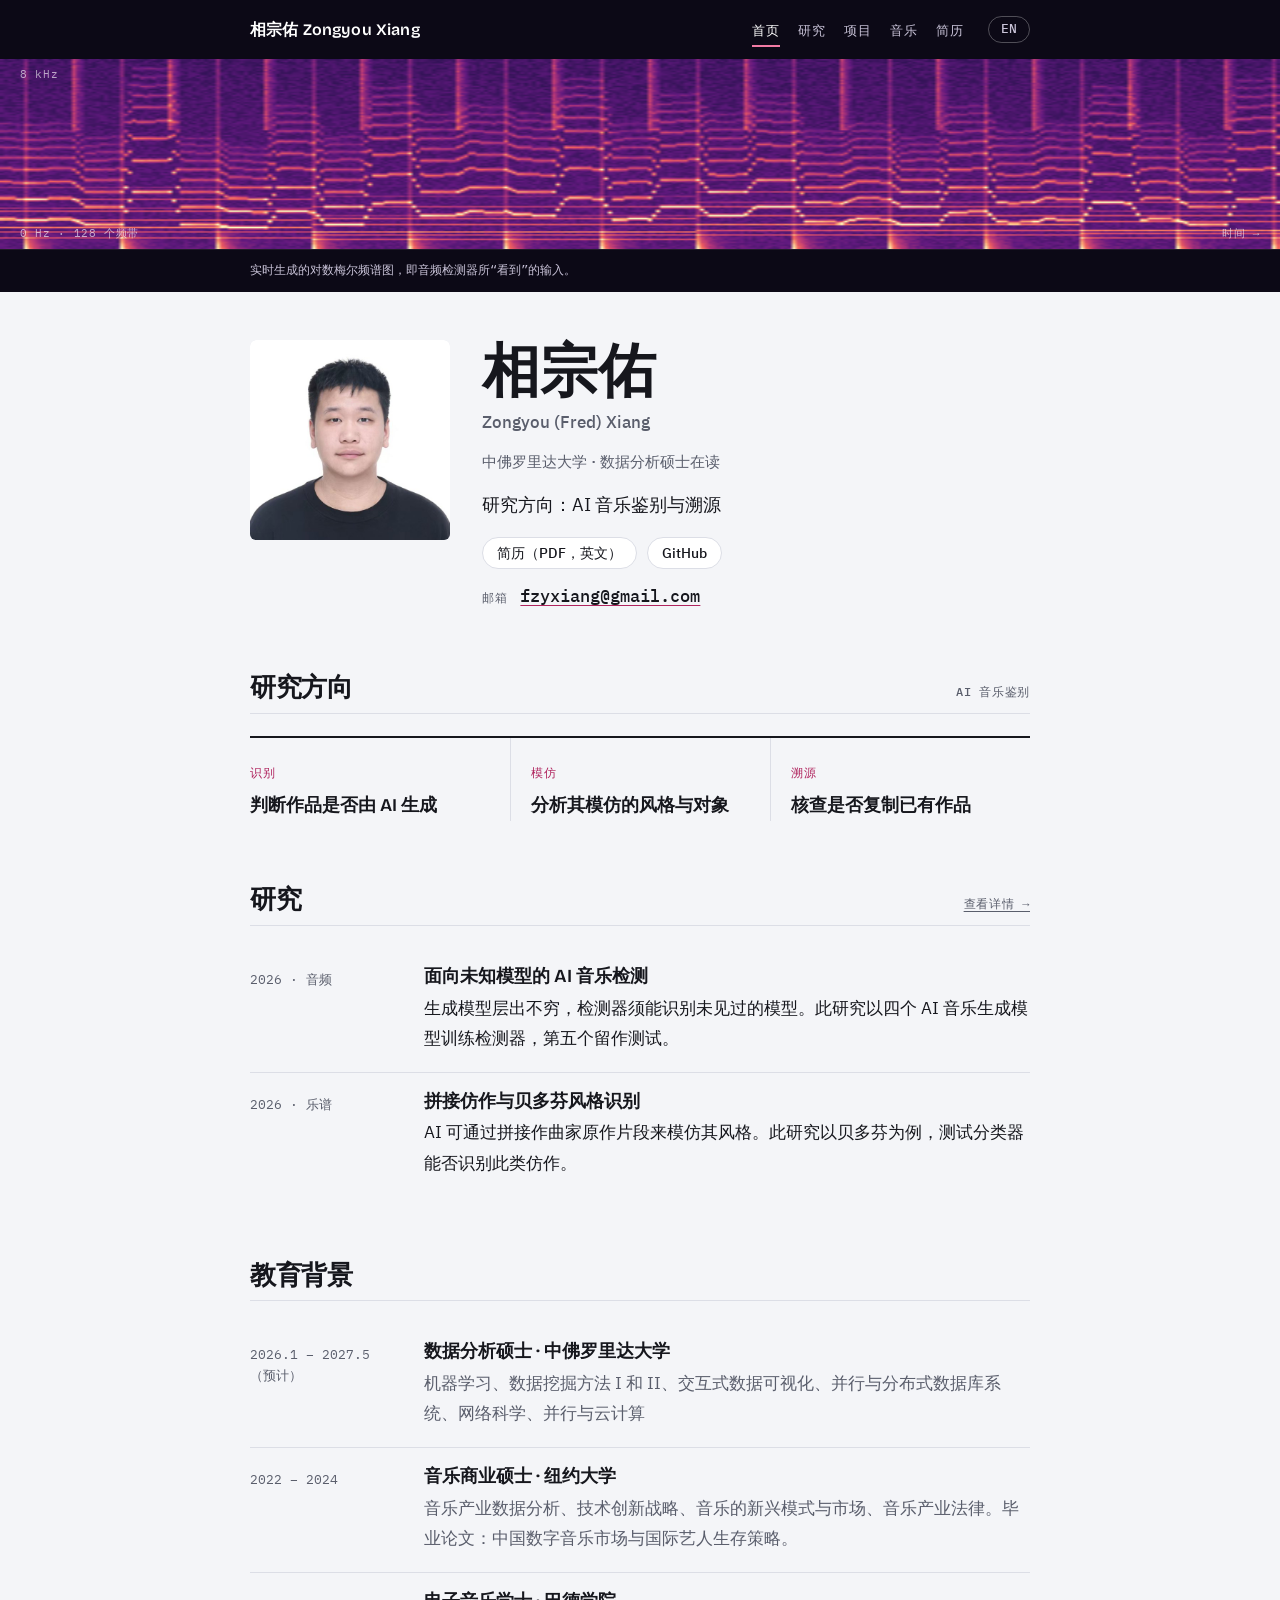
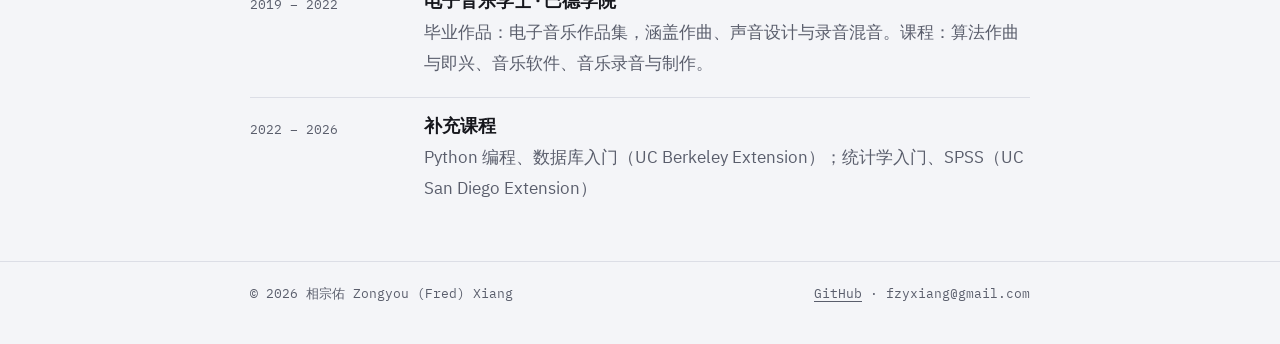
==== commit 138fc82d: "Add files via upload" ====
--- a/zh/index.html
+++ b/zh/index.html
@@ -7,8 +7,8 @@
 <meta name="description" content="相宗佑（Zongyou Xiang）：中佛罗里达大学数据分析硕士在读，研究如何检测 AI 生成的音乐、判断它在模仿谁、核查它是否抄袭已有作品。">
 <link rel="alternate" hreflang="en" href="../index.html">
 <link rel="preload" href="../assets/fonts/bricolage-grotesque-latin-opsz-normal.woff2" as="font" type="font/woff2" crossorigin>
-<link rel="stylesheet" href="../assets/fonts.css?v=20261108g">
-<link rel="stylesheet" href="../assets/site.css?v=20261108g">
+<link rel="stylesheet" href="../assets/fonts.css?v=20261108h">
+<link rel="stylesheet" href="../assets/site.css?v=20261108h">
 </head>
 <body>
 <header class="topbar">
@@ -60,7 +60,7 @@
     <div class="when">2026 · 音频</div>
     <div>
       <h3><a href="research.html#unseen">面向未知模型的 AI 音乐检测</a></h3>
-      <p>生成模型层出不穷，检测器须能识别未见过的模型。此研究以四个文生音乐模型训练检测器，第五个留作测试。</p>
+      <p>生成模型层出不穷，检测器须能识别未见过的模型。此研究以四个 AI 音乐生成模型训练检测器，第五个留作测试。</p>
     </div>
   </div>
   <div class="entry">
@@ -83,7 +83,7 @@
 
 </main>
 <footer><div class="wrap"><span>© 2026 相宗佑 Zongyou (Fred) Xiang</span><span><a href="https://github.com/xiangzongyou">GitHub</a> · fzyxiang@gmail.com</span></div></footer>
-<script src="../assets/spectro.js?v=20261108g"></script>
-<script src="../assets/media.js?v=20261108g"></script>
+<script src="../assets/spectro.js?v=20261108h"></script>
+<script src="../assets/media.js?v=20261108h"></script>
 </body>
 </html>
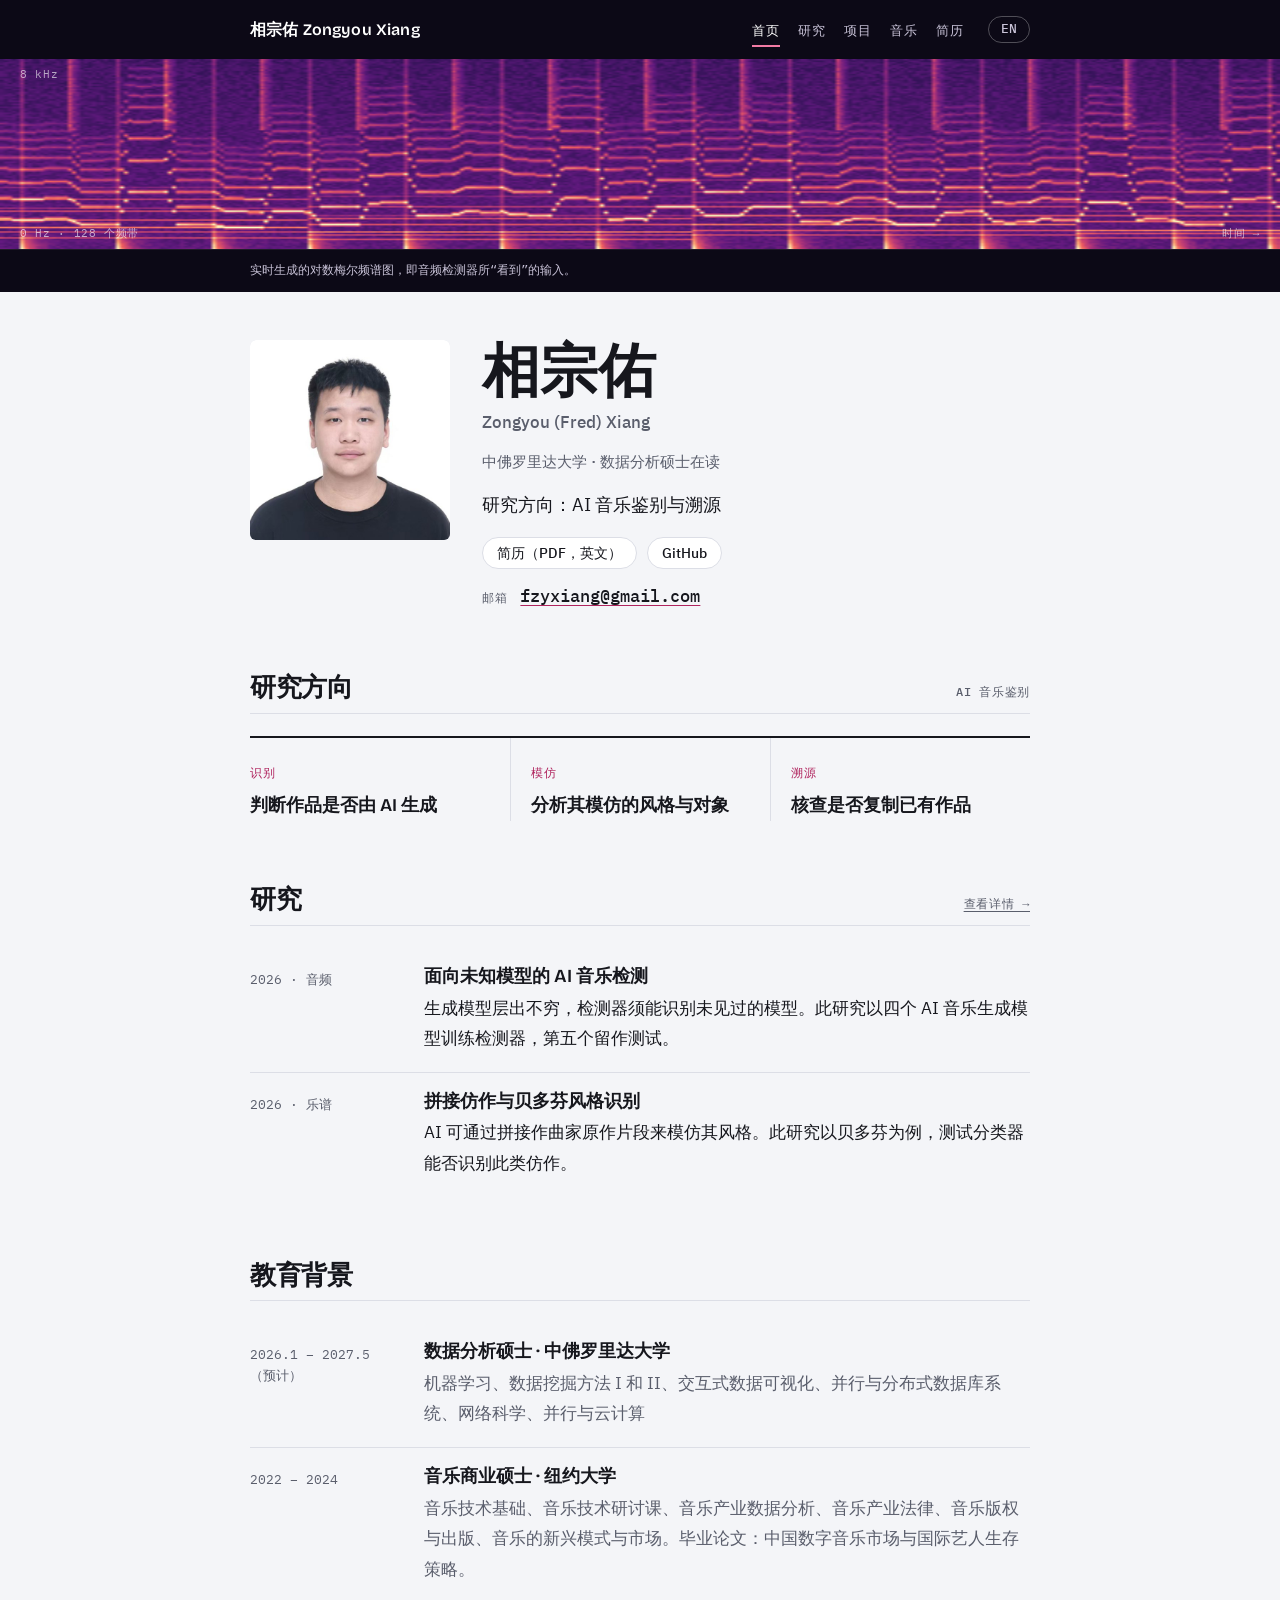
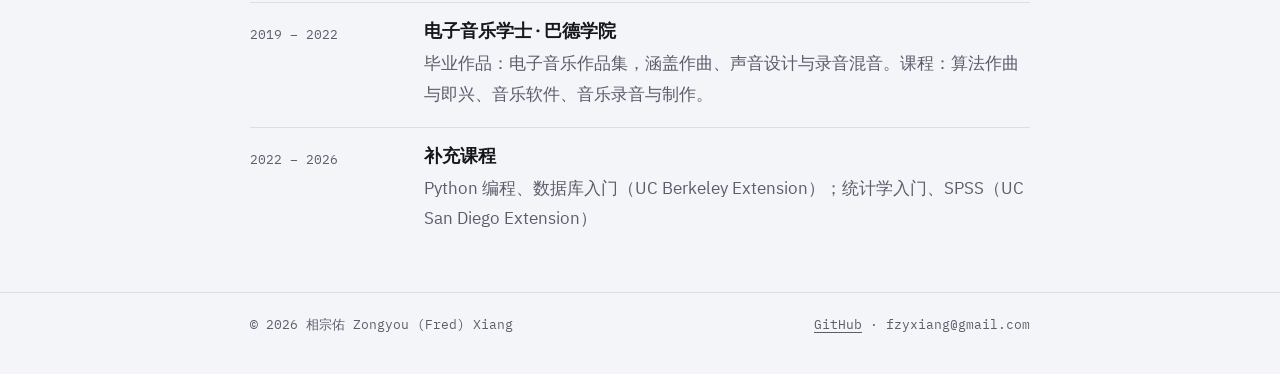
==== commit dd3d874d: "Add files via upload" ====
--- a/zh/index.html
+++ b/zh/index.html
@@ -76,7 +76,7 @@
 <section>
   <div class="section-head"><h2>教育背景</h2></div>
   <div class="entry"><div class="when">2026.1 – 2027.5<br>（预计）</div><div><h3>数据分析硕士 · 中佛罗里达大学</h3><p class="muted">机器学习、数据挖掘方法 I 和 II、交互式数据可视化、并行与分布式数据库系统、网络科学、并行与云计算</p></div></div>
-  <div class="entry"><div class="when">2022 – 2024</div><div><h3>音乐商业硕士 · 纽约大学</h3><p class="muted">音乐产业数据分析、技术创新战略、音乐的新兴模式与市场、音乐产业法律。毕业论文：中国数字音乐市场与国际艺人生存策略。</p></div></div>
+  <div class="entry"><div class="when">2022 – 2024</div><div><h3>音乐商业硕士 · 纽约大学</h3><p class="muted">音乐技术基础、音乐技术研讨课、音乐产业数据分析、音乐产业法律、音乐版权与出版、音乐的新兴模式与市场。毕业论文：中国数字音乐市场与国际艺人生存策略。</p></div></div>
   <div class="entry"><div class="when">2019 – 2022</div><div><h3>电子音乐学士 · 巴德学院</h3><p class="muted">毕业作品：电子音乐作品集，涵盖作曲、声音设计与录音混音。课程：算法作曲与即兴、音乐软件、音乐录音与制作。</p></div></div>
   <div class="entry"><div class="when">2022 – 2026</div><div><h3>补充课程</h3><p class="muted">Python 编程、数据库入门（UC Berkeley Extension）；统计学入门、SPSS（UC San Diego Extension）</p></div></div>
 </section>
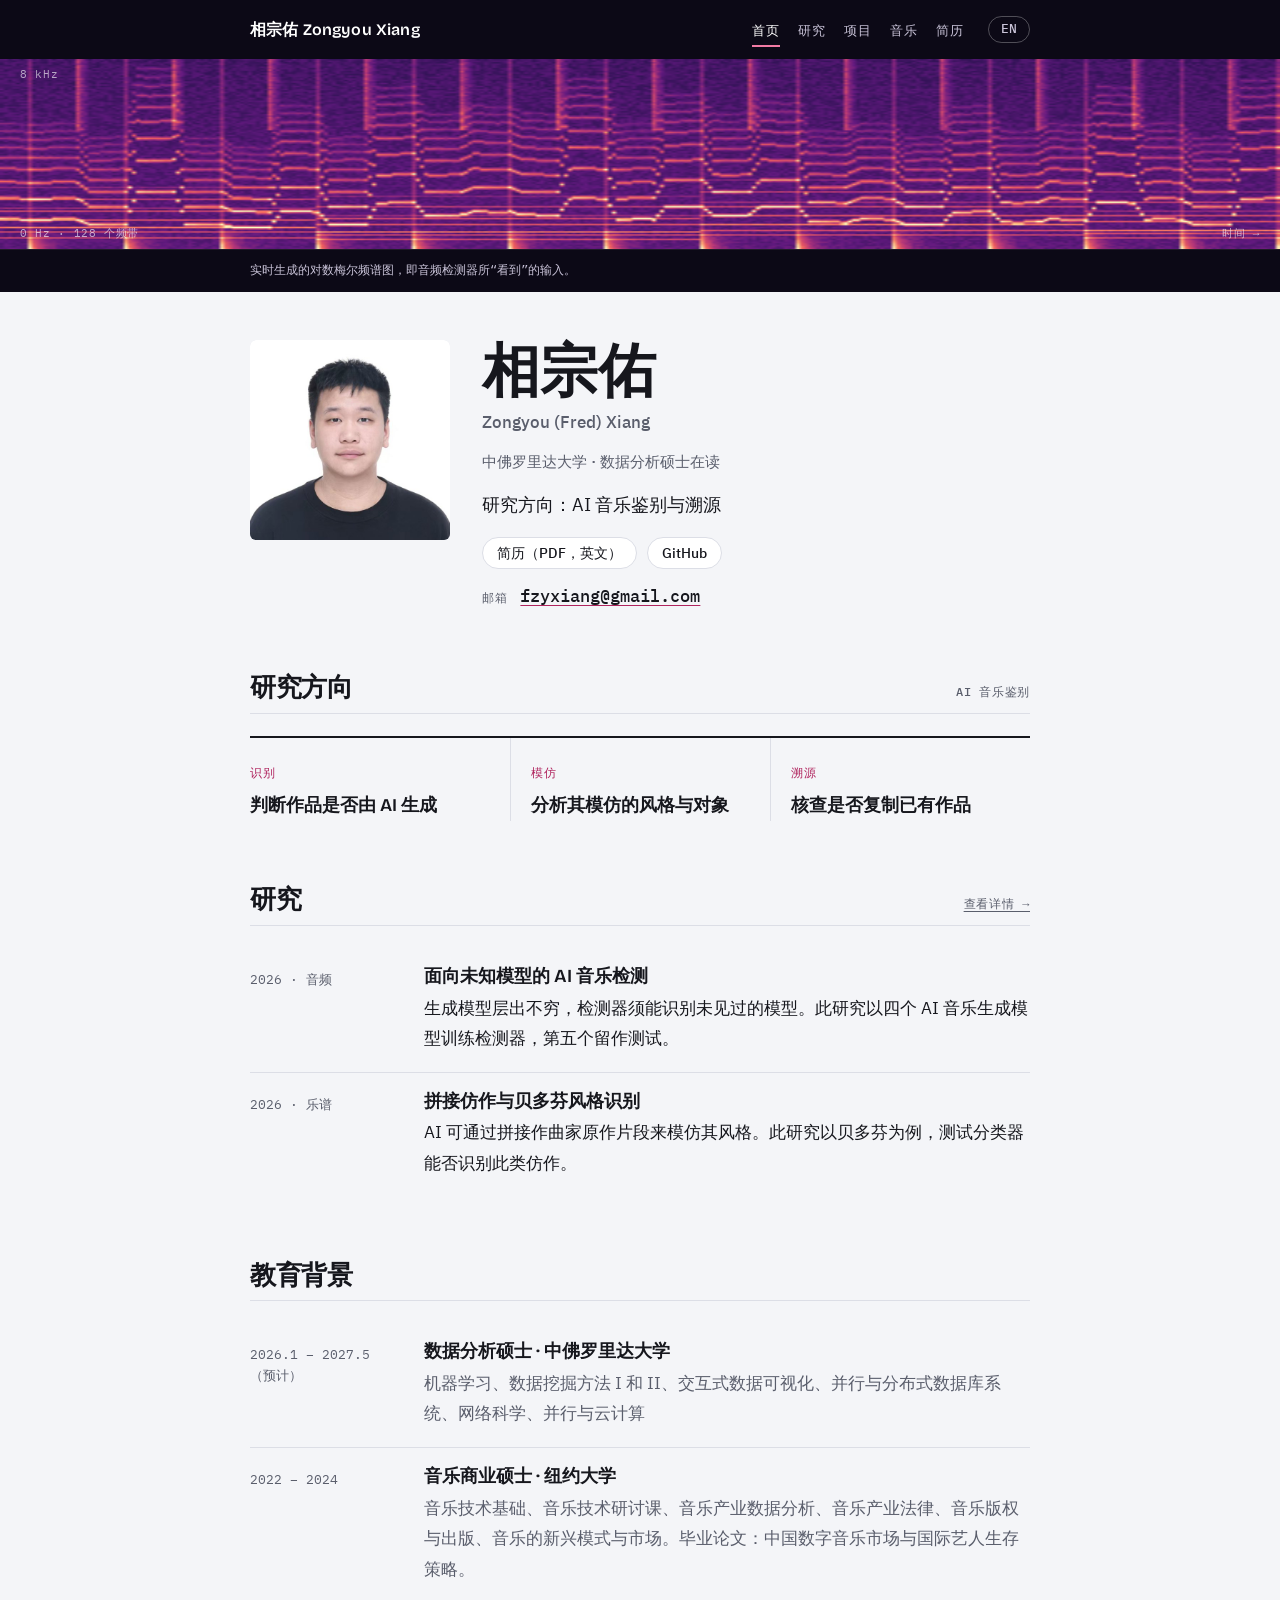
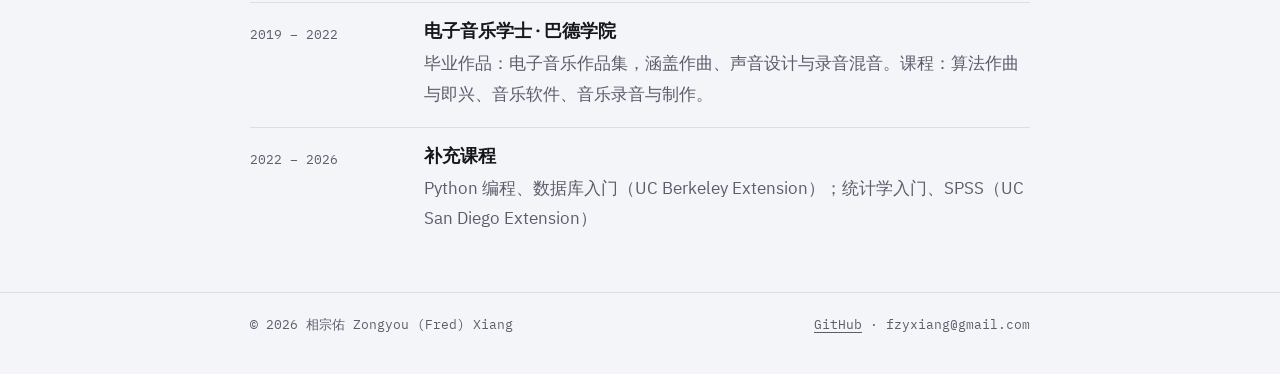
==== commit 1c8a3dde: "Add site icon and link preview card Co-Authored-By: Claude Opus 5.5 <noreply@anthropic.com> Claude-" ====
--- a/zh/index.html
+++ b/zh/index.html
@@ -9,6 +9,15 @@
 <link rel="preload" href="../assets/fonts/bricolage-grotesque-latin-opsz-normal.woff2" as="font" type="font/woff2" crossorigin>
 <link rel="stylesheet" href="../assets/fonts.css?v=20261108h">
 <link rel="stylesheet" href="../assets/site.css?v=20261108h">
+<link rel="icon" href="/favicon.svg" type="image/svg+xml">
+<link rel="icon" href="/favicon-32.png" sizes="32x32" type="image/png">
+<link rel="apple-touch-icon" href="/apple-touch-icon.png">
+<meta property="og:type" content="website">
+<meta property="og:title" content="相宗佑 Zongyou Xiang">
+<meta property="og:description" content="相宗佑（Zongyou Xiang）：中佛罗里达大学数据分析硕士在读，研究如何检测 AI 生成的音乐、判断它在模仿谁、核查它是否抄袭已有作品。">
+<meta property="og:image" content="https://xiangzongyou.com/og-image.png">
+<meta property="og:url" content="https://xiangzongyou.com/zh/">
+<meta name="twitter:card" content="summary_large_image">
 </head>
 <body>
 <header class="topbar">
